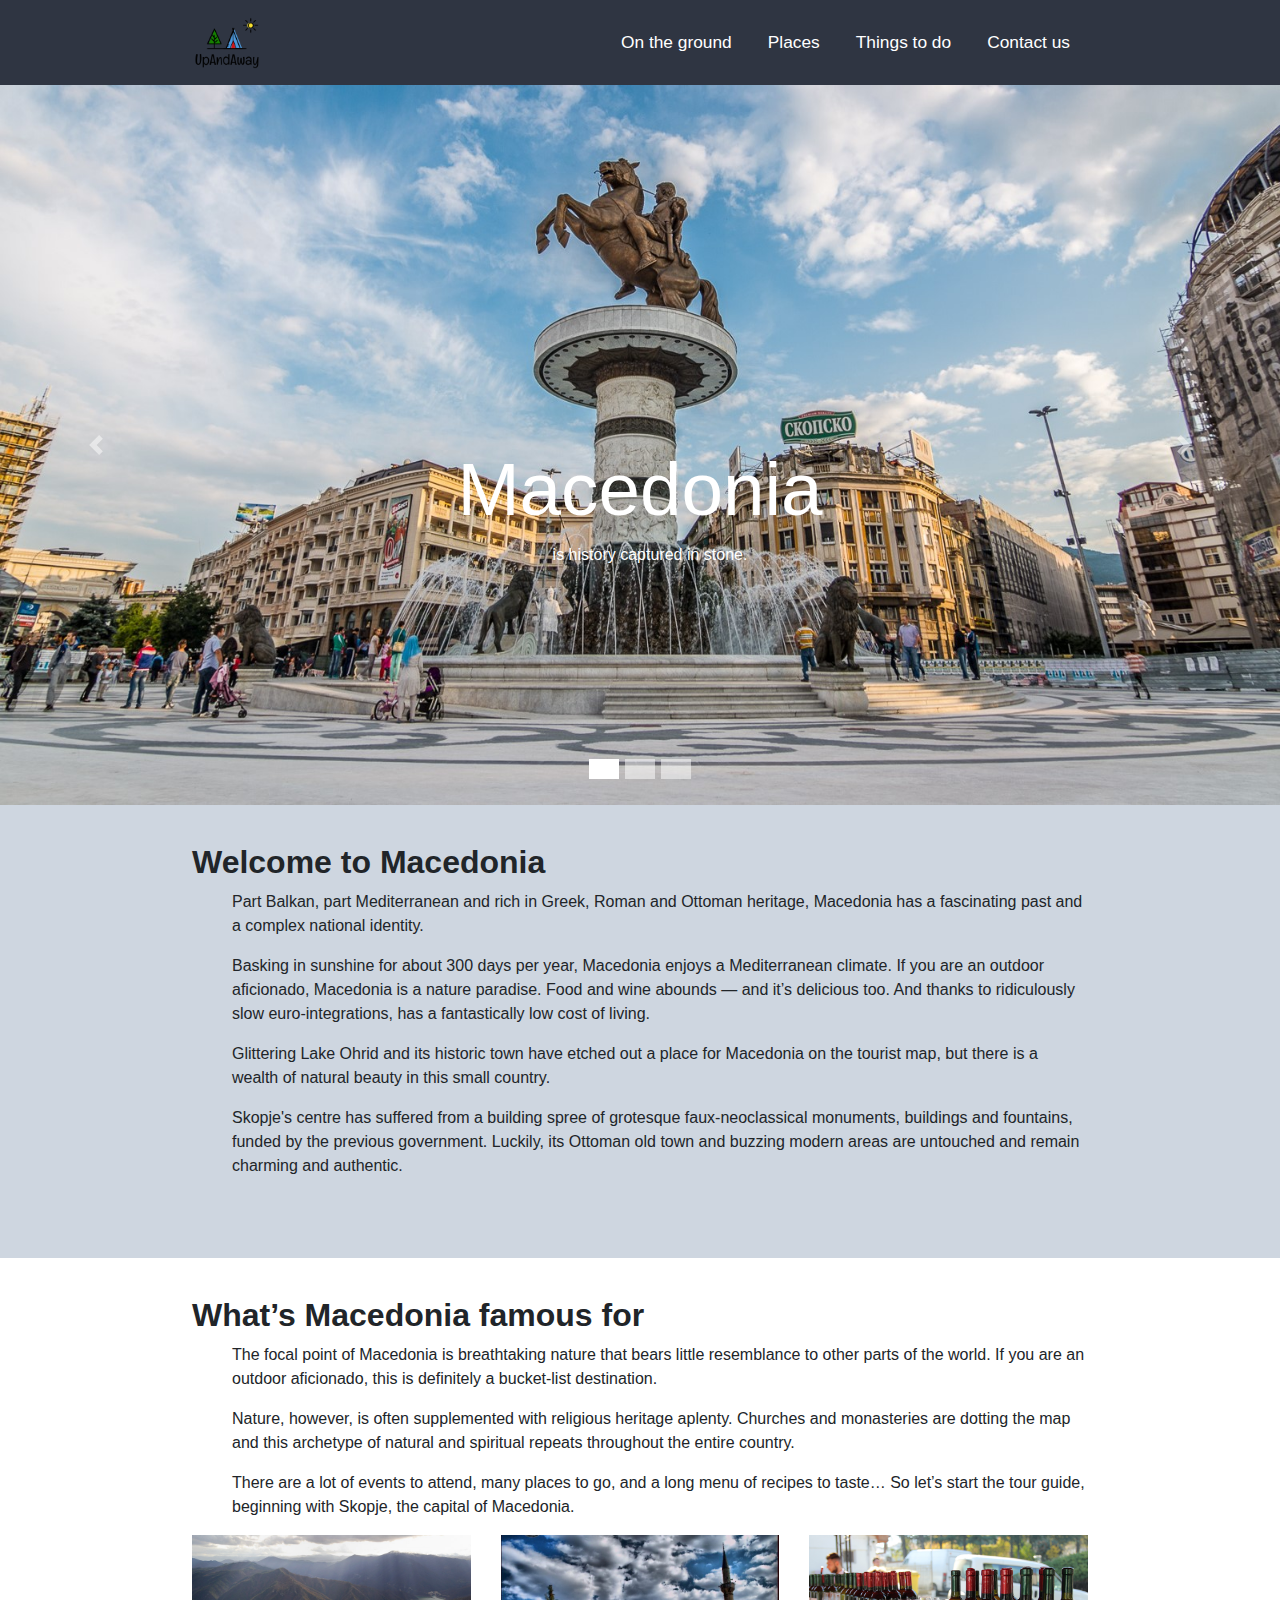
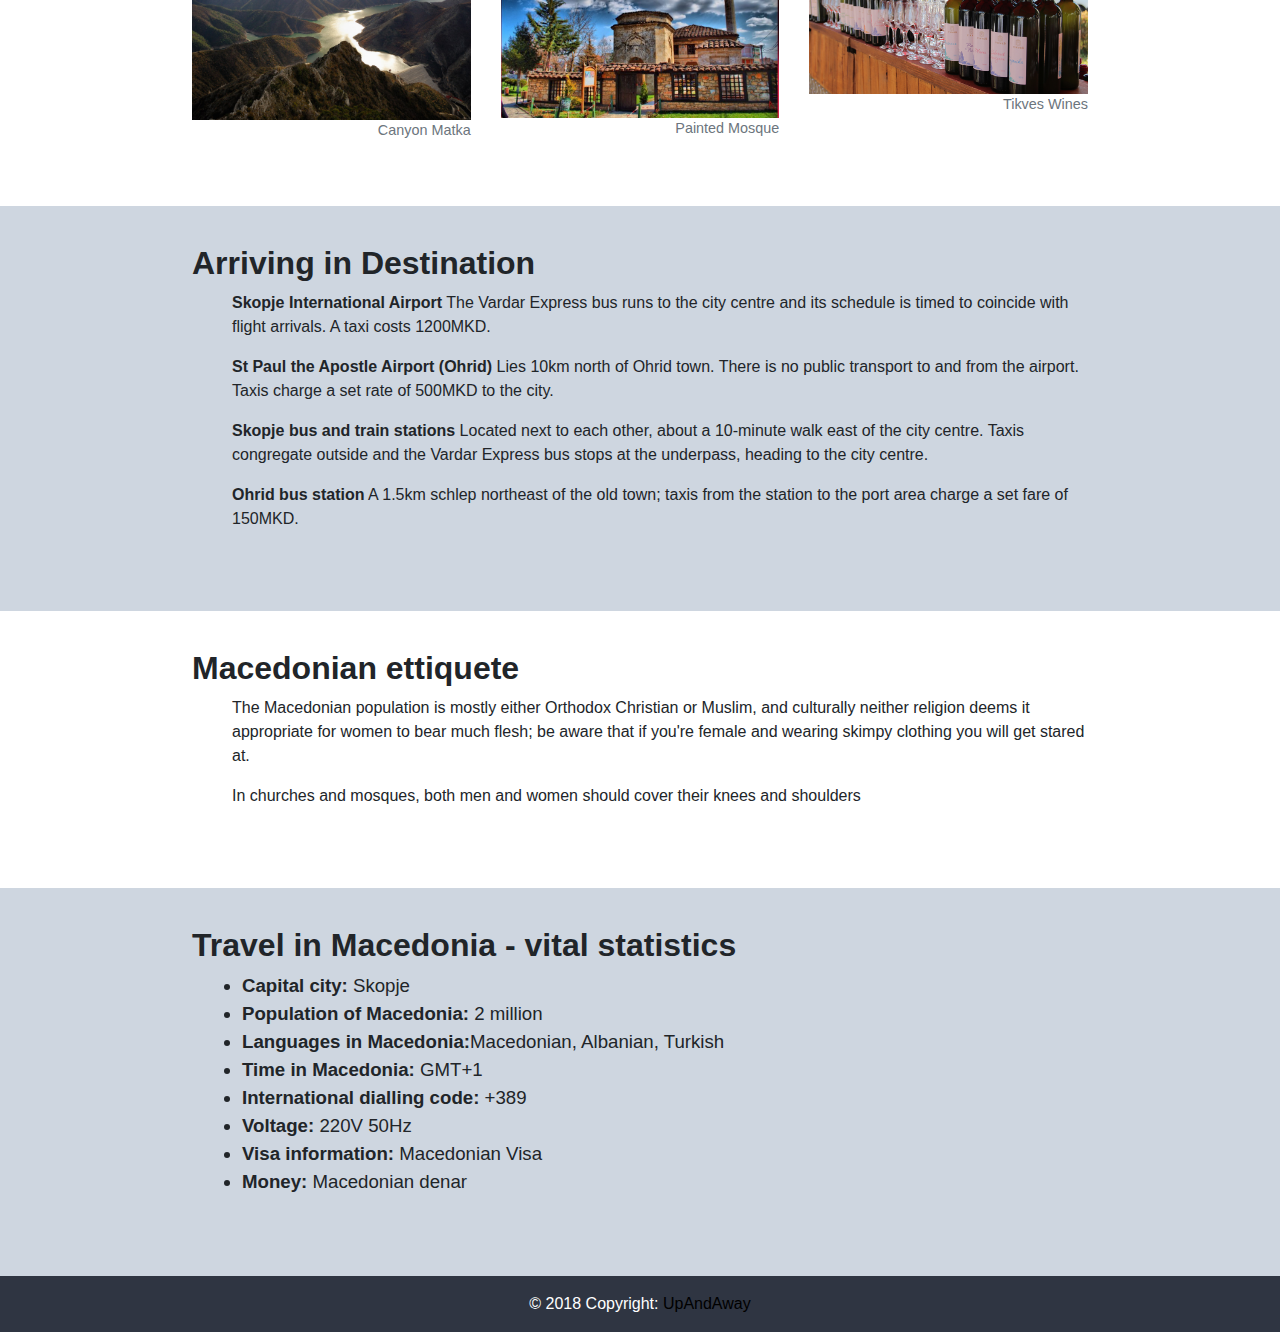
==== index.html @ 844c3597 "Full project" ====
<!DOCTYPE html>
<html lang="en" dir="ltr">

<head>
  <meta charset="utf-8">
  <meta name="viewport" content="width=device-width, initial-scale=1.0">
  <title>Macedonia</title>
  <link rel="stylesheet" href="https://use.fontawesome.com/releases/v5.6.3/css/all.css" integrity="sha384-UHRtZLI+pbxtHCWp1t77Bi1L4ZtiqrqD80Kn4Z8NTSRyMA2Fd33n5dQ8lWUE00s/" crossorigin="anonymous">


  <!--My bootstrap library-->
  <link rel="stylesheet" href="bootstrap/css/bootstrap.min.css" />
  <link rel="stylesheet" href="https://stackpath.bootstrapcdn.com/bootstrap/4.1.3/css/bootstrap.min.css" integrity="sha384-MCw98/SFnGE8fJT3GXwEOngsV7Zt27NXFoaoApmYm81iuXoPkFOJwJ8ERdknLPMO" crossorigin="anonymous">
  

  <!-- My CSS  -->
  <link rel="stylesheet" href="css/style.css">

</head>

<body>
  
    <section >
        <nav class="navbar navbar-expand-lg sticky-top ">
            <a href="index.html" class="navbar-brand"><img src="photos/logo4.png" alt="Logo" width=70px></a>
    
            <button class="navbar-toggler" type="button" data-toggle="collapse" data-target="#navbarSupportedContent" aria-controls="navbarSupportedContent" aria-expanded="false" aria-label="Toggle navigation">
                <span class="dark-blue-text"><i
                  class="fas fa-bars fa-1x"></i></span>
            </button>
    
            <div class="collapse navbar-collapse" id="navbarSupportedContent">
              <ul class="navbar-nav ml-auto">
                <li class="nav-item "><a class="nav-link" href="ground.html">On the ground</a></li>
                <li class="nav-item"><a class="nav-link" href="places.html">Places</a></li>
                <li class="nav-item"><a class="nav-link" href="thingstodo.html">Things to do</a></li>
                <li class="nav-item"><a class="nav-link" href="contact.html">Contact us</a></li>
              </ul>
            </div>
    
          </nav>
      <div id="carouselExampleIndicators" class="carousel slide" data-ride="carousel">
        <ol class="carousel-indicators">
          <li data-target="#carouselExampleIndicators" data-slide-to="0" class="active"></li>
          <li data-target="#carouselExampleIndicators" data-slide-to="1"></li>
          <li data-target="#carouselExampleIndicators" data-slide-to="2"></li>
        </ol>
        <div class="carousel-inner ">
          
          <div class="carousel-item active">
              <img class="d-block text-center h-100 w-100" src="photos/10.jpg" alt="First slide">
              <div class="container">
                  <div class="carousel-caption text-center h-50 justify-content-center align-items-center">
                      <h1 class="slider-title">Macedonia</h1> 
                     <p>is history captured in stone.</p>
                      
                  </div>  
              </div>         
          </div>
          <div class="carousel-item">
            <img class="d-block w-100 h-100" src="photos/6.jpg" alt="Second slide">
            <div class="container">
                <div class="carousel-caption text-center h-50 justify-content-center align-items-center">
                    <h1 class="slider-title">Macedonia</h1> 
                   <p>is history captured in stone.</p>
                    
                </div>  
            </div> 
          </div>  
          <div class="carousel-item">
            <img class="d-block w-100 h-100" src="photos/9.jpg" alt="Third slide">
            <div class="container">
                <div class="carousel-caption text-center h-50 justify-content-center align-items-center">
                    <h1 class="slider-title">Macedonia</h1> 
                   <p>is history captured in stone.</p>
                    
                </div>  
            </div>   
          </div>
   
        </div>
        <a class="carousel-control-prev" href="#carouselExampleIndicators" role="button" data-slide="prev">
          <span class="carousel-control-prev-icon" aria-hidden="true"></span>
          <span class="sr-only">Previous</span>
        </a>
        <a class="carousel-control-next" href="#carouselExampleIndicators" role="button" data-slide="next">
          <span class="carousel-control-next-icon" aria-hidden="true"></span>
          <span class="sr-only">Next</span>
        </a>
      </div>
    </section>  
  
  <div class="content">
    <h2><b>Welcome to Macedonia</b></h2>
    <p>
      Part Balkan, part Mediterranean and rich in Greek, Roman and Ottoman heritage, Macedonia has a fascinating past and a complex national identity.
    </p>
    <p>Basking in sunshine for about 300 days per year, Macedonia enjoys a Mediterranean climate. If you are an outdoor aficionado, Macedonia is a nature paradise. Food and wine abounds — and it’s delicious too. And thanks to ridiculously slow euro-integrations, has a fantastically low cost of living.</p>
    <p>Glittering Lake Ohrid and its historic town have etched out a place for Macedonia on the tourist map, but there is a wealth of natural beauty in this small country.</p>
    <p>Skopje's centre has suffered from a building spree of grotesque faux-neoclassical monuments, buildings and fountains, funded by the previous government. Luckily, its Ottoman old town and buzzing modern areas are untouched and remain charming and authentic.</p>
   

  </div>
  <section class="macedonia-famous">
    <section class="content ">
        <h2><b>What’s Macedonia famous for</b></h2>
        <p>The focal point of Macedonia is breathtaking nature that bears little resemblance to other parts of the world. If you are an outdoor aficionado, this is definitely a bucket-list destination.</p>
         <p>Nature, however, is often supplemented with religious heritage aplenty. Churches and monasteries are dotting the map and this archetype of natural and spiritual repeats throughout the entire country.</p>
         <p>There are a lot of events to attend, many places to go, and a long menu of recipes to taste… So let’s start the tour guide, beginning with Skopje, the capital of Macedonia.</p>
         <div class="row">
            <div class="column col-lg-4 col-md-12 mb-lg-0 mb-4">
              <img src="photos/famous.jpg" alt="" style="width:100%">
              <figcaption class="figure-caption text-right">Canyon Matka </figcaption>
            </div>
            <div class="column col-lg-4 col-md-12 mb-lg-0 mb-4">
              <img src="photos/famous1.jpg" alt="" style="width:100%">
              <figcaption class="figure-caption text-right">Painted Mosque</figcaption>
            </div>
            <div class="column col-lg-4 col-md-12 mb-lg-0 mb-4">
              <img src="photos/tikveš.jpg" alt="" style="width:100%">
              <figcaption class="figure-caption text-right">Tikves Wines</figcaption>
            </div>
          </div>
    </section>
  </section>
  <section class="content">
    <h2><b>Arriving in Destination</b></h2>
    <p><strong>Skopje International Airport</strong> The Vardar Express bus runs to the city centre and its schedule is timed to coincide with flight arrivals. A taxi costs 1200MKD.</p>
    <p><strong>St Paul the Apostle Airport (Ohrid)</strong> Lies 10km north of Ohrid town. There is no public transport to and from the airport. Taxis charge a set rate of 500MKD to the city.</p>
    <p><strong>Skopje bus and train stations</strong> Located next to each other, about a 10-minute walk east of the city centre. Taxis congregate outside and the Vardar Express bus stops at the underpass, heading to the city centre.</p>
    <p><strong>Ohrid bus station</strong> A 1.5km schlep northeast of the old town; taxis from the station to the port area charge a set fare of 150MKD.</p>
  </section>
  <section class="content macedonia-famous">
      <h2><b>Macedonian ettiquete</b></h2>
      <p>The Macedonian population is mostly either Orthodox Christian or Muslim, and culturally neither religion deems it appropriate for women to bear much flesh; be aware that if you're female and wearing skimpy clothing you will get stared at.</p>
      <p>In churches and mosques, both men and women should cover their knees and shoulders</p>
  
    </section>
  <section class="content" id="list">
    <h2><b>Travel in Macedonia - vital statistics</b></h2>
    <ul>
      <li><b>Capital city:</b> Skopje</li>
      <li><b>Population of Macedonia: </b>2 million</li>
      <li><b>Languages in Macedonia:</b>Macedonian, Albanian, Turkish</li>
      <li><b>Time in Macedonia: </b>GMT+1</li>
      <li><b>International dialling code: </b>+389</li>
      <li><b>Voltage: </b>220V 50Hz</li>
      <li><b>Visa information: </b>Macedonian Visa</li>
      <li><b>Money: </b>Macedonian denar</li>
    </ul>
  </section>
  <!-- Footer -->
  <footer class="page-footer font-small blue">

      <!-- Copyright -->
      <div class="footer-copyright text-center py-3">© 2018 Copyright:
          <a href="https://facebook.com/abdulla.bakija"> UpAndAway</a>
        </div>
      <!-- Copyright -->
    
    </footer>
</body>
<script src="https://ajax.googleapis.com/ajax/libs/jquery/3.3.1/jquery.min.js"></script>
<script src="https://code.jquery.com/jquery-3.3.1.slim.min.js" integrity="sha384-q8i/X+965DzO0rT7abK41JStQIAqVgRVzpbzo5smXKp4YfRvH+8abtTE1Pi6jizo" crossorigin="anonymous"></script>
<script src="https://cdnjs.cloudflare.com/ajax/libs/popper.js/1.14.3/umd/popper.min.js" integrity="sha384-ZMP7rVo3mIykV+2+9J3UJ46jBk0WLaUAdn689aCwoqbBJiSnjAK/l8WvCWPIPm49" crossorigin="anonymous"></script>
<script src="https://stackpath.bootstrapcdn.com/bootstrap/4.1.3/js/bootstrap.min.js" integrity="sha384-ChfqqxuZUCnJSK3+MXmPNIyE6ZbWh2IMqE241rYiqJxyMiZ6OW/JmZQ5stwEULTy" crossorigin="anonymous"></script>

</html>
---- css/style.css ----
/* tag selectors */
* {
  margin:0;
  padding:0;
}
body {
  background-color: #ced6e0;
}
li {
  padding:10px;
  font-size:14pt;
}

p {
  margin-left:20px;
}

footer {
  background-color:#2f3542;
  color:white;
}
/* Class selectors */


.content {
  padding:3% 15% 5%;

  
}

.slider-title {
  font-size: 56pt;
}

.nav-item {
  font-size:13pt;
  color:white!important;
}

.nav-link {
  color:white;
}

.navbar {
  padding:0.2% 15% 0.2%;
  background-color:#2f3542;
}

.caption {
  font-size:60pt;
  padding:10px;
  letter-spacing: 15px;
}

.under-caption {
  font-size:20pt;
  letter-spacing: 3px;
}

.heading {
  margin-bottom:0px;
}

.skopje {
  margin-top:20px;
}
/* Map */
.map-container-section {
  overflow:hidden;
  padding-bottom:56.25%;
  position:relative;
  height:0;
}
.map-container-section iframe {
  left:0;
  top:0;
  height:100%;
  width:100%;
  position:absolute;
}

.carousel-item {
  height: 80vh;
  background: no-repeat centerS;
 
}

.macedonia-famous {
  background-color:white;
}

.content h4,h6 {
  margin-left:20px;
}

.content p {
  margin-left: 40px;
}

.span4 img {
  margin-right: 10px;
}
.span4 .img-left {
  float: left;
}
.span4 .img-right {
  float: right;
}




#list ul li {
  font-size: 14pt;
  margin-left:50px;
  padding:0;
}
/*My header*/
#my-navbar {
  height:100px;
  background-color: grey;
}

/* ID selectors */
 /* #header {
  background-image: url('../photos/10.jpg');
  height: 900px;
  background-position: center;
  background-repeat: no-repeat;
  background-size:cover;
} */

#more, #more1, #more2, #more3, #more4, #more5, #more6, #more7, #more8, #more9  {
  display: none;
}

@media (max-width:425px) {
  .slider-title {
    font-size:30pt;
  }
}

 /* hr {
  border-top: 1px solid #007bff;
  width:70%;
} */

a {color: #000;}


.card{
  background-color: #FFFFFF;
  padding:0;
  -webkit-border-radius: 4px;
  -moz-border-radius: 4px;
  border-radius:4px;
  box-shadow: 0 4px 5px 0 rgba(0,0,0,0.14), 0 1px 10px 0 rgba(0,0,0,0.12), 0 2px 4px -1px rgba(0,0,0,0.3);
}


.card:hover{
  box-shadow: 0 16px 24px 2px rgba(0,0,0,0.14), 0 6px 30px 5px rgba(0,0,0,0.12), 0 8px 10px -5px rgba(0,0,0,0.3);
  color:black;
}

address{
margin-bottom: 0px;
}

#author a{
color: #fff;
text-decoration: none;
  
}
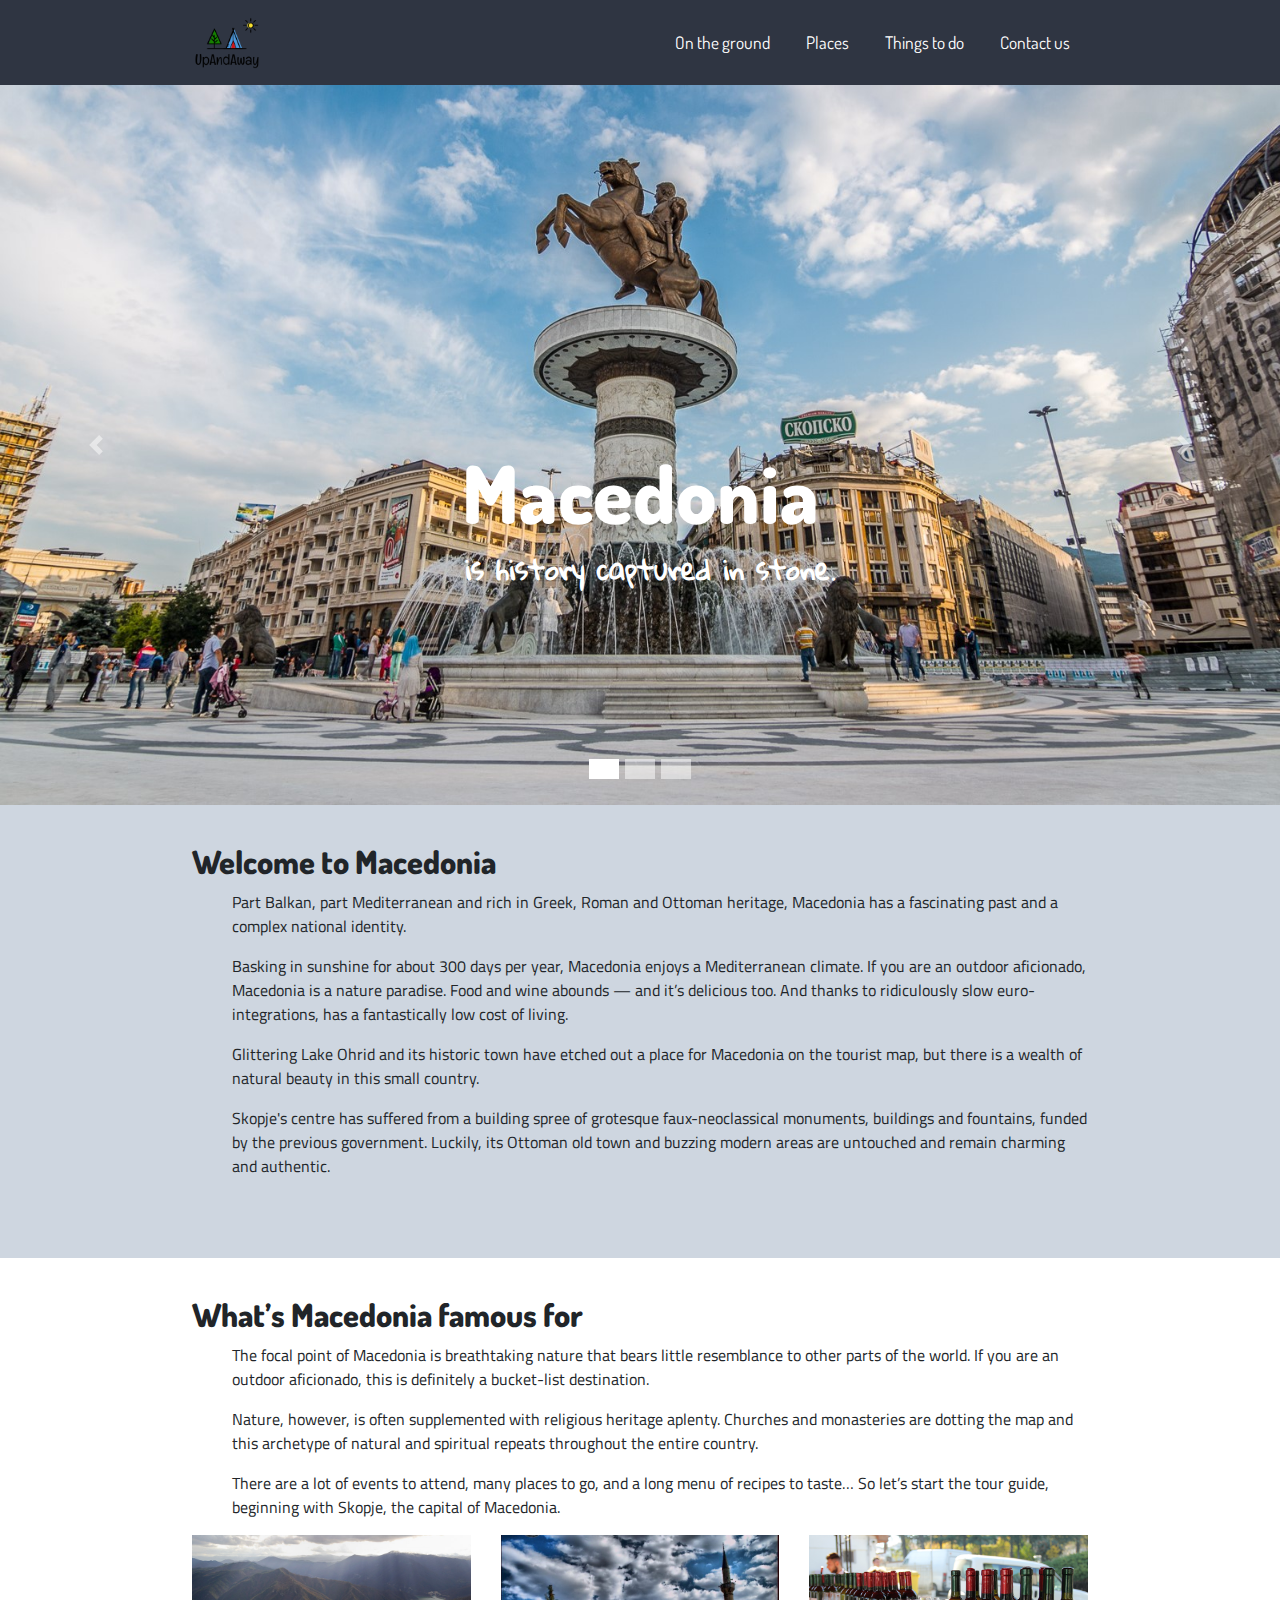
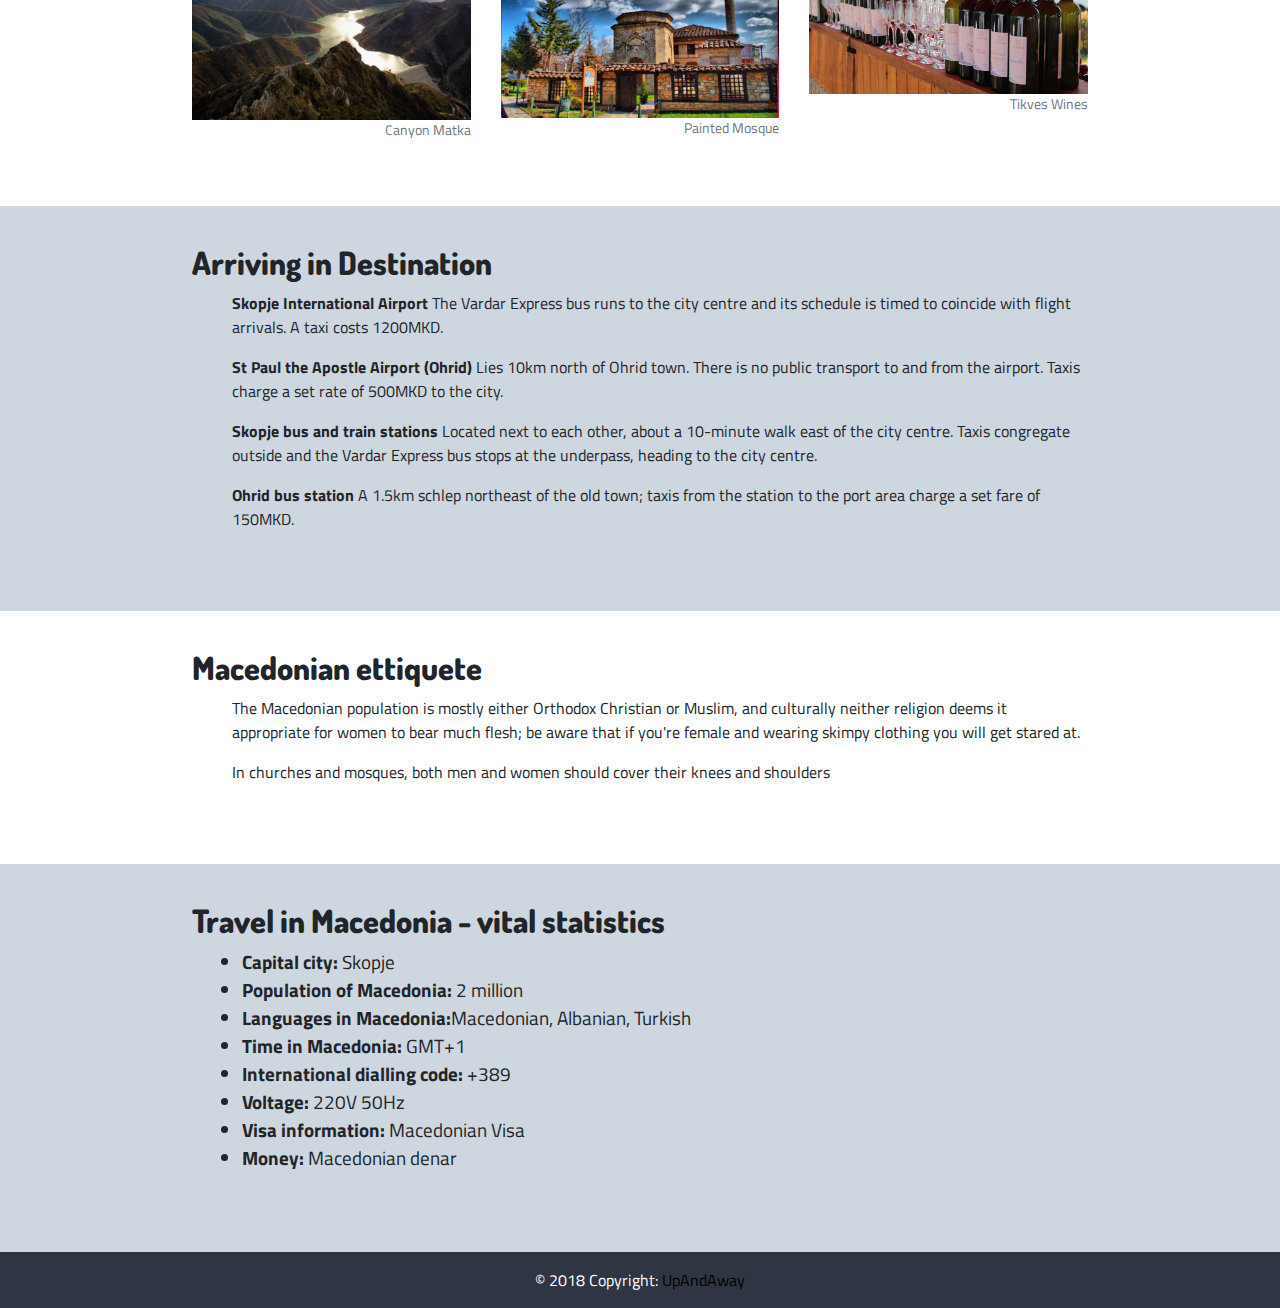
==== commit 84740884: "Changed typography" ====
--- a/index.html
+++ b/index.html
@@ -6,6 +6,7 @@
   <meta name="viewport" content="width=device-width, initial-scale=1.0">
   <title>Macedonia</title>
   <link rel="stylesheet" href="https://use.fontawesome.com/releases/v5.6.3/css/all.css" integrity="sha384-UHRtZLI+pbxtHCWp1t77Bi1L4ZtiqrqD80Kn4Z8NTSRyMA2Fd33n5dQ8lWUE00s/" crossorigin="anonymous">
+  <link href="https://fonts.googleapis.com/css?family=Coiny|Dosis|Gloria+Hallelujah|Indie+Flower|Montserrat|Righteous|Sarabun|Titillium+Web" rel="stylesheet">
 
 
   <!--My bootstrap library-->
@@ -51,8 +52,8 @@
               <img class="d-block text-center h-100 w-100" src="photos/10.jpg" alt="First slide">
               <div class="container">
                   <div class="carousel-caption text-center h-50 justify-content-center align-items-center">
-                      <h1 class="slider-title">Macedonia</h1> 
-                     <p>is history captured in stone.</p>
+                      <h1 class="slider-title"><strong>Macedonia</strong></h1> 
+                     <p class="slider-text"><strong>is history captured in stone.</strong></p>
                       
                   </div>  
               </div>         
@@ -61,8 +62,8 @@
             <img class="d-block w-100 h-100" src="photos/6.jpg" alt="Second slide">
             <div class="container">
                 <div class="carousel-caption text-center h-50 justify-content-center align-items-center">
-                    <h1 class="slider-title">Macedonia</h1> 
-                   <p>is history captured in stone.</p>
+                    <h1 class="slider-title"><strong>Macedonia</strong></h1> 
+                   <p class="slider-text"><strong>is endless outdoor adventures.</strong></p>
                     
                 </div>  
             </div> 
@@ -71,8 +72,8 @@
             <img class="d-block w-100 h-100" src="photos/9.jpg" alt="Third slide">
             <div class="container">
                 <div class="carousel-caption text-center h-50 justify-content-center align-items-center">
-                    <h1 class="slider-title">Macedonia</h1> 
-                   <p>is history captured in stone.</p>
+                    <h1 class="slider-title"><strong>Macedonia</strong></h1> 
+                   <p class="slider-text"><strong>is glorious architectural contrast.</strong></p>
                     
                 </div>  
             </div>   
--- a/css/style.css
+++ b/css/style.css
@@ -5,6 +5,11 @@
 }
 body {
   background-color: #ced6e0;
+  font-family: 'Titillium Web', sans-serif;
+}
+h1, h2, h3, h4, h5, h6 {
+  font-family: 'Dosis', sans-serif;
+  font-weight: bolder;
 }
 li {
   padding:10px;
@@ -24,17 +29,23 @@
 
 .content {
   padding:3% 15% 5%;
-
-  
 }
 
+
 .slider-title {
-  font-size: 56pt;
+  font-size: 60pt;
 }
+
+.slider-text {
+  font-size:20pt;
+  font-family: 'Gloria Hallelujah', cursive;
+}
+
 
 .nav-item {
   font-size:13pt;
   color:white!important;
+  font-family: 'Dosis', sans-serif;
 }
 
 .nav-link {
@@ -134,9 +145,21 @@
   display: none;
 }
 
+@media (max-width:1024px) {
+  .carousel-item {
+    height:500px;
+  }
+}
+
 @media (max-width:425px) {
   .slider-title {
     font-size:30pt;
+  }
+  .slider-text {
+    font-size:12pt;
+  }
+  .carousel-item {
+    height:300px;
   }
 }
 
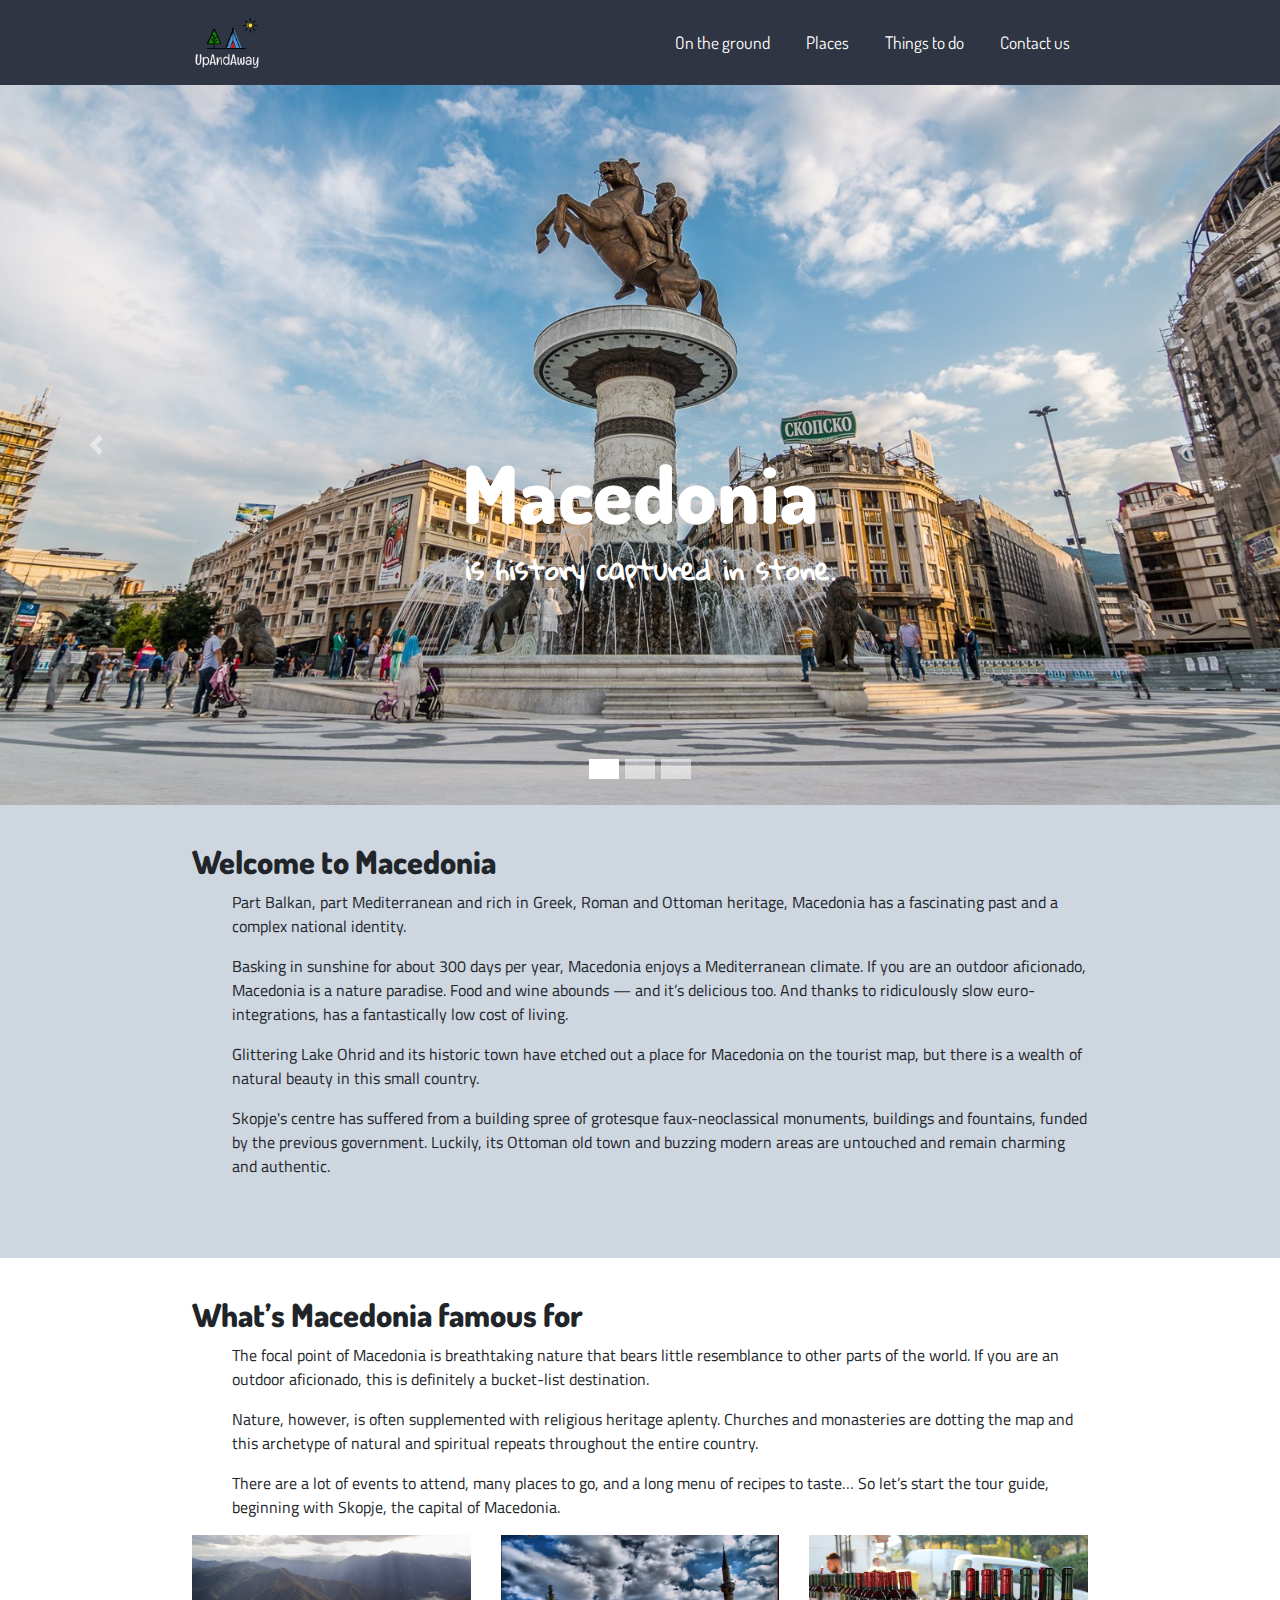
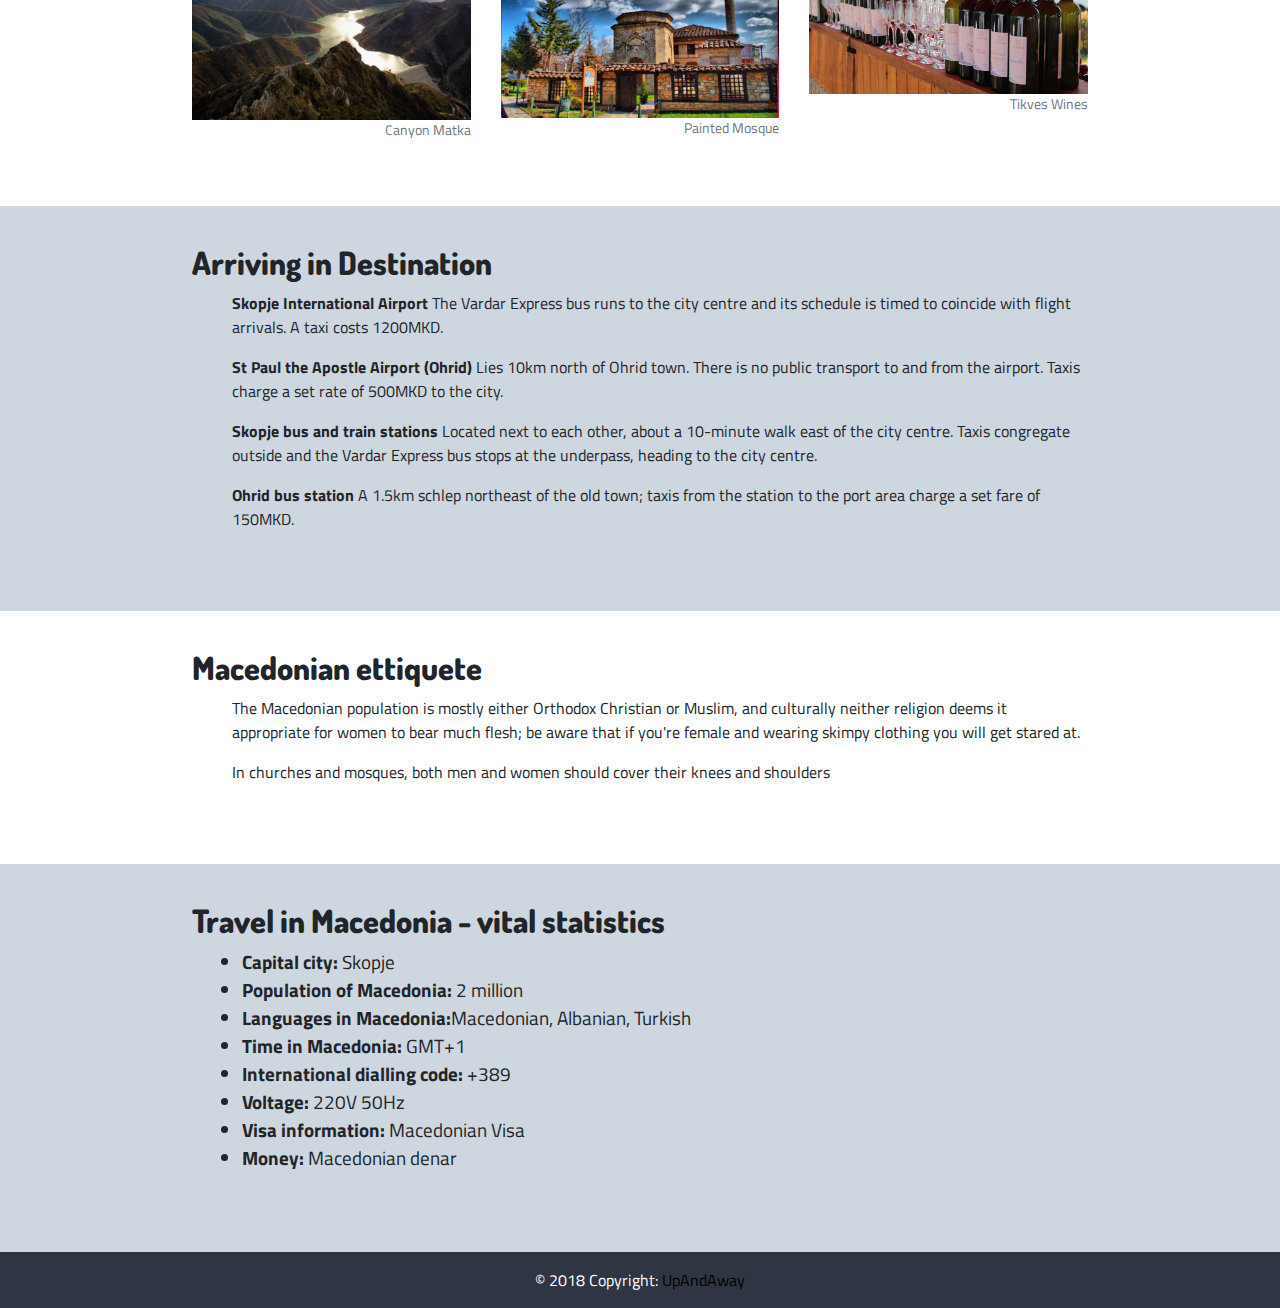
==== commit abfa7549: "Navbar modified" ====
--- a/index.html
+++ b/index.html
@@ -21,9 +21,9 @@
 
 <body>
   
-    <section >
+
         <nav class="navbar navbar-expand-lg sticky-top ">
-            <a href="index.html" class="navbar-brand"><img src="photos/logo4.png" alt="Logo" width=70px></a>
+            <a href="index.html" class="navbar-brand"><img src="photos/logoo.png" alt="Logo" width="70px" height=""></a>
     
             <button class="navbar-toggler" type="button" data-toggle="collapse" data-target="#navbarSupportedContent" aria-controls="navbarSupportedContent" aria-expanded="false" aria-label="Toggle navigation">
                 <span class="dark-blue-text"><i
@@ -89,7 +89,7 @@
           <span class="sr-only">Next</span>
         </a>
       </div>
-    </section>  
+    
   
   <div class="content">
     <h2><b>Welcome to Macedonia</b></h2>
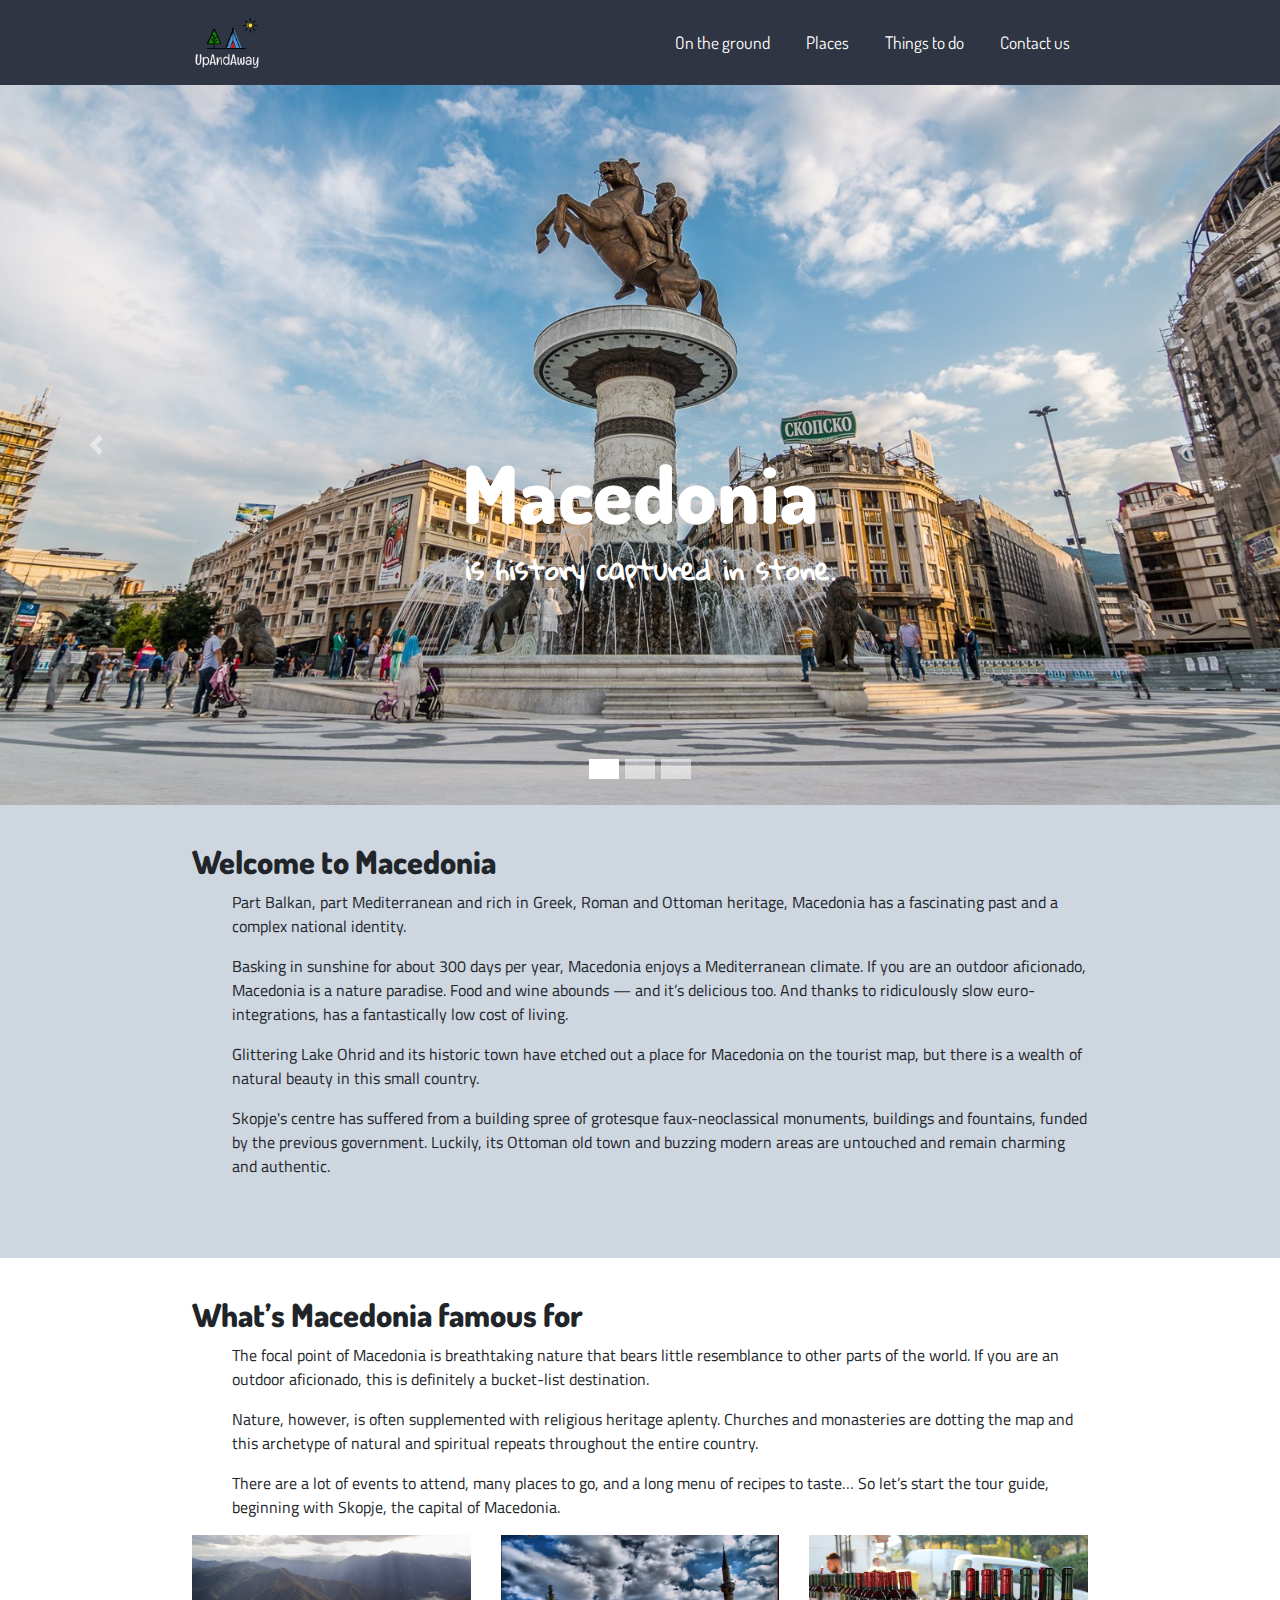
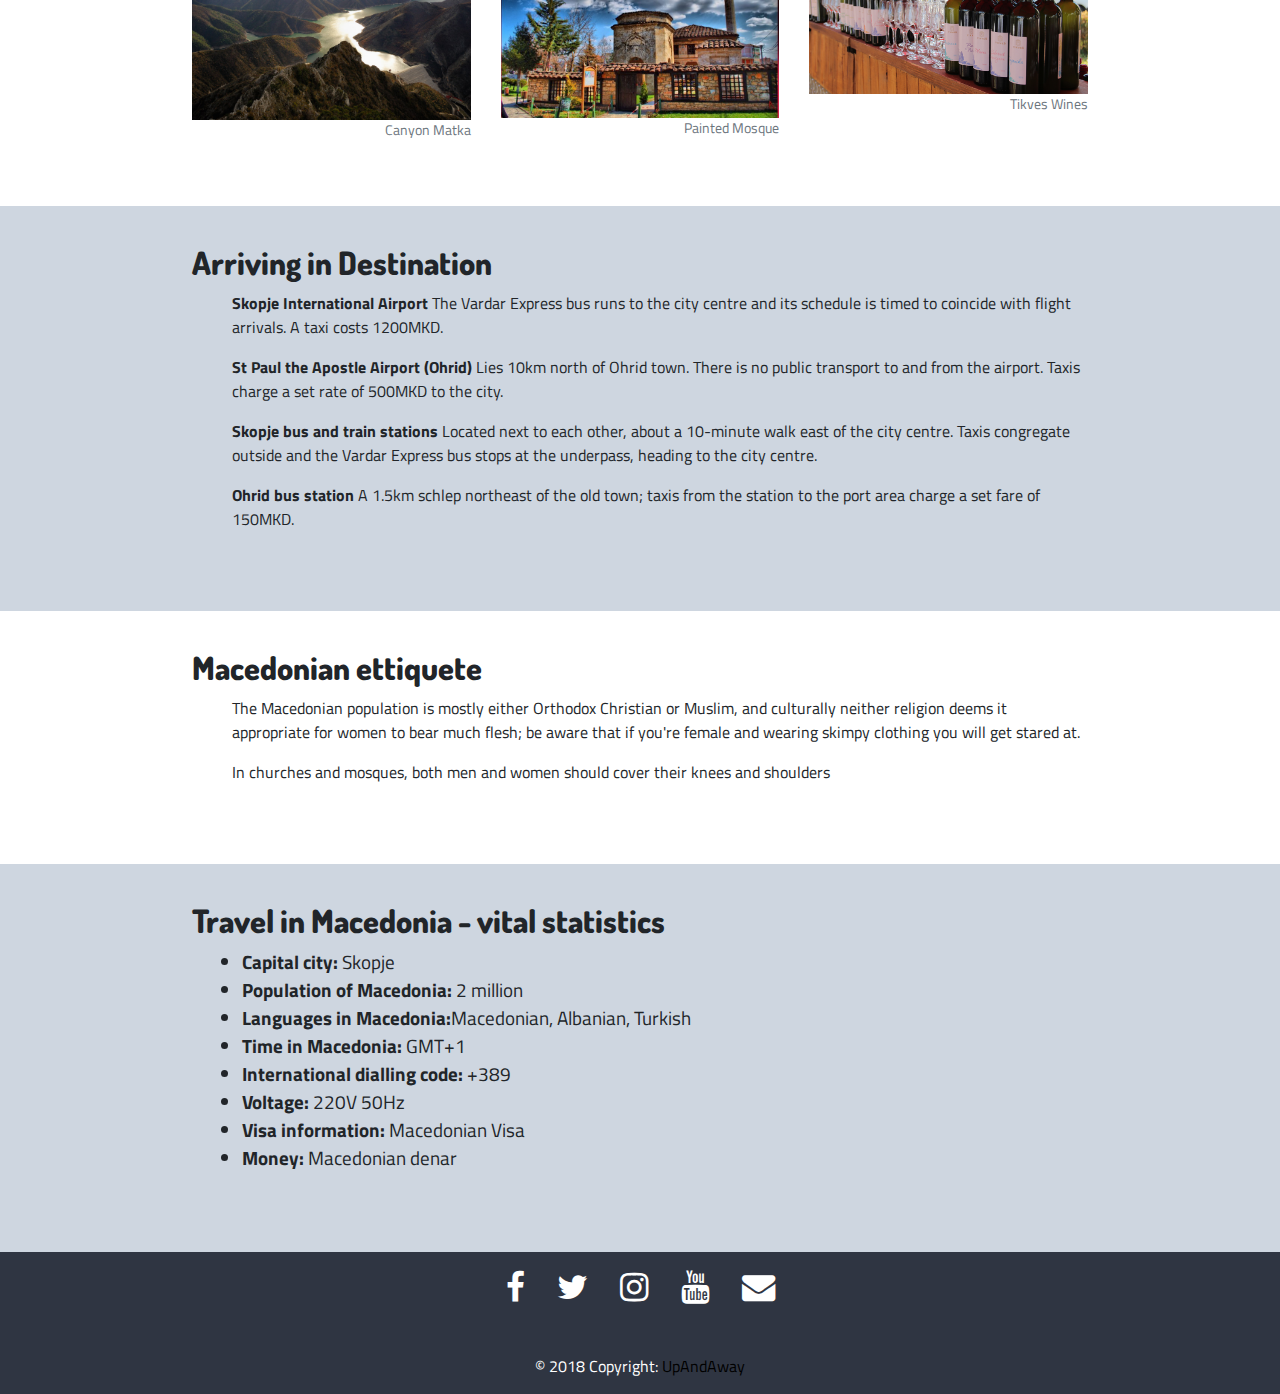
==== commit cb0c9113: "Added social icons in footer" ====
--- a/index.html
+++ b/index.html
@@ -6,6 +6,7 @@
   <meta name="viewport" content="width=device-width, initial-scale=1.0">
   <title>Macedonia</title>
   <link rel="stylesheet" href="https://use.fontawesome.com/releases/v5.6.3/css/all.css" integrity="sha384-UHRtZLI+pbxtHCWp1t77Bi1L4ZtiqrqD80Kn4Z8NTSRyMA2Fd33n5dQ8lWUE00s/" crossorigin="anonymous">
+  <link rel="stylesheet" href="https://cdnjs.cloudflare.com/ajax/libs/font-awesome/4.7.0/css/font-awesome.min.css">
   <link href="https://fonts.googleapis.com/css?family=Coiny|Dosis|Gloria+Hallelujah|Indie+Flower|Montserrat|Righteous|Sarabun|Titillium+Web" rel="stylesheet">
 
 
@@ -152,6 +153,18 @@
   </section>
   <!-- Footer -->
   <footer class="page-footer font-small blue">
+    <div class="row">
+      <div class="col-xs-12 col-sm-12 col-md-12">
+        <ul class="list-unstyled list-inline social text-center">
+          <li class="list-inline-item"><a href="https://www.facebook.com"><i class="fa fa-facebook"></i></a></li>
+          <li class="list-inline-item"><a href="https://www.twitter.com"><i class="fa fa-twitter"></i></a></li>
+          <li class="list-inline-item"><a href="https://www.instagram.com"><i class="fa fa-instagram"></i></a></li>
+          <li class="list-inline-item"><a href="https://www.youtube.com"><i class="fa fa-youtube"></i></a></li>
+          <li class="list-inline-item"><a href="https://www.gmail.com" target="_blank"><i class="fa fa-envelope"></i></a></li>
+        </ul>
+      </div>
+      
+    </div>
 
       <!-- Copyright -->
       <div class="footer-copyright text-center py-3">© 2018 Copyright:
--- a/css/style.css
+++ b/css/style.css
@@ -23,6 +23,7 @@
 footer {
   background-color:#2f3542;
   color:white;
+
 }
 /* Class selectors */
 
@@ -116,6 +117,14 @@
 }
 .span4 .img-right {
   float: right;
+}
+
+.list-inline-item {
+  font-size:25pt;
+}
+
+.fa {
+  color:white;
 }
 
 
@@ -161,6 +170,9 @@
   .carousel-item {
     height:300px;
   }
+  .list-inline-item {
+    font-size: 15pt;
+  }
 }
 
  /* hr {
